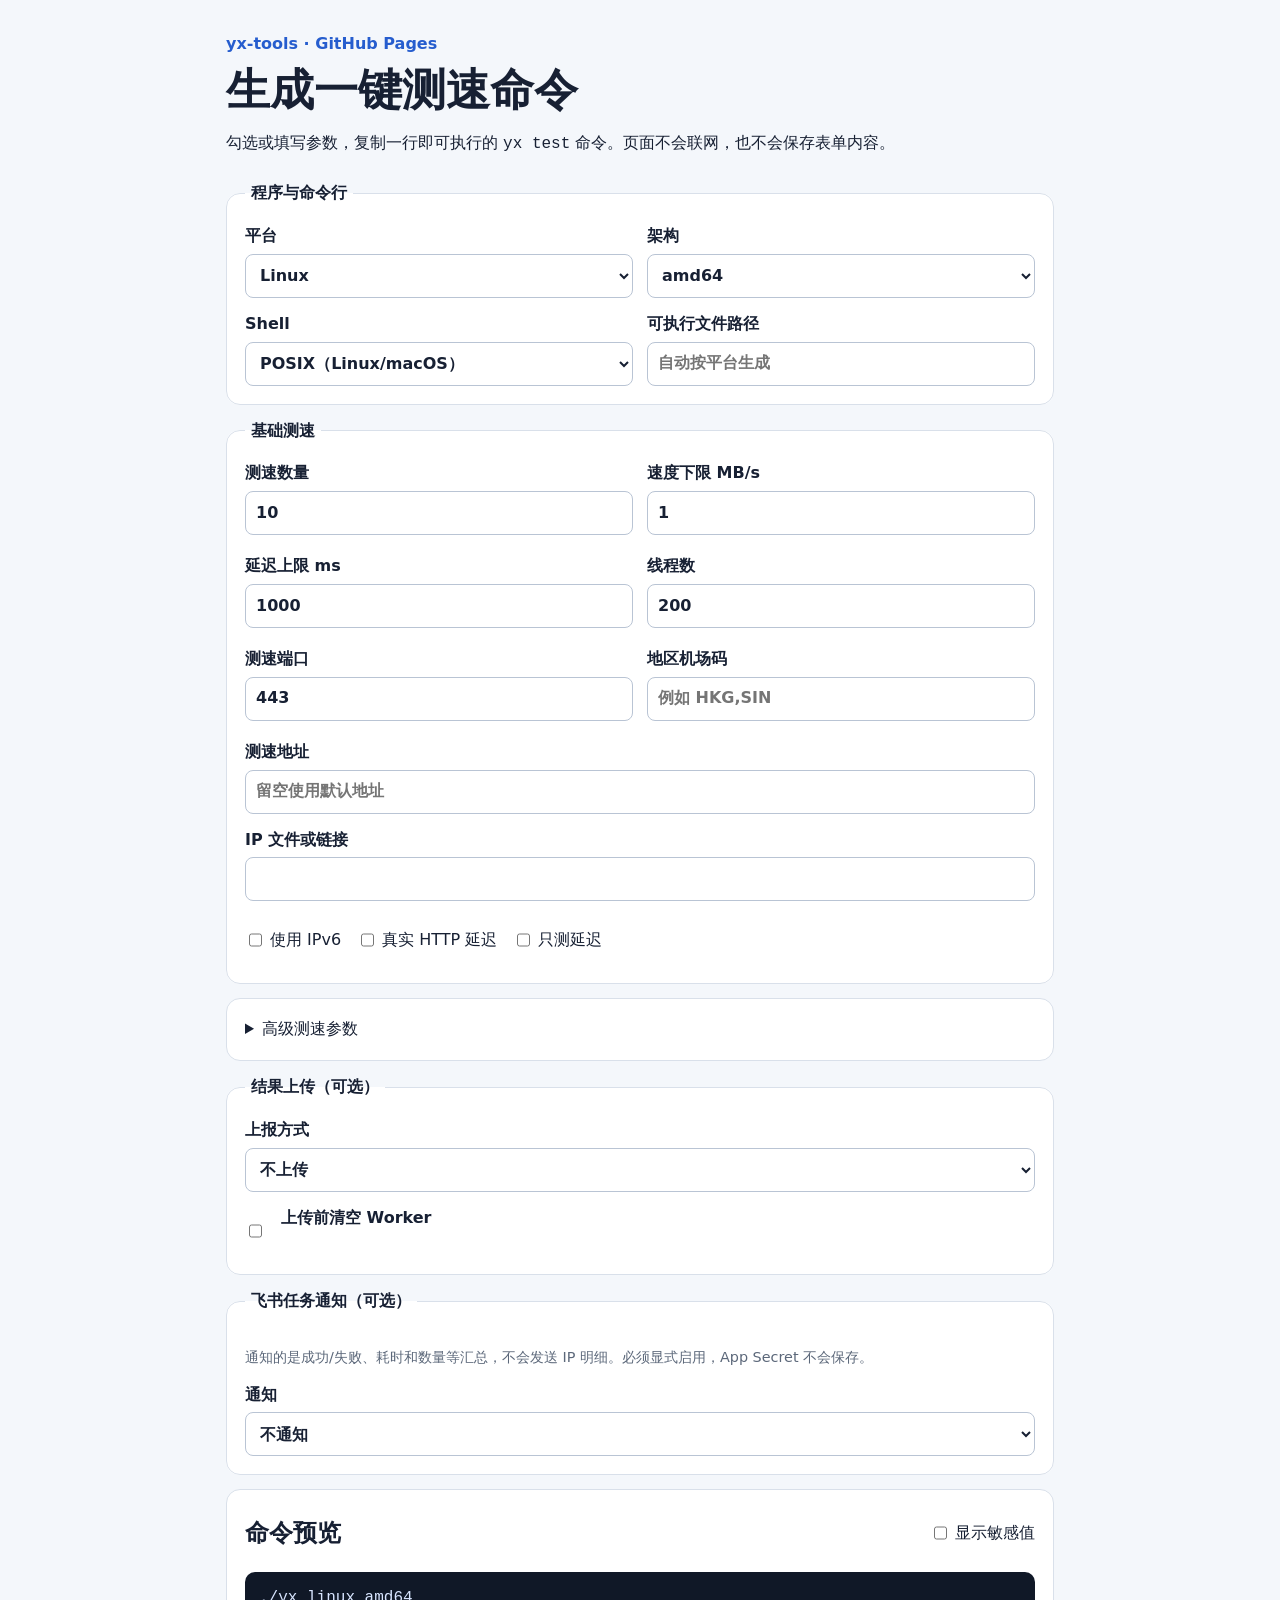
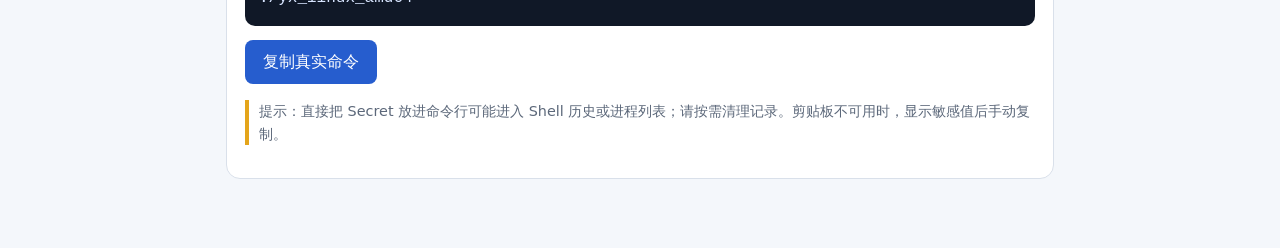
==== docs/index.html @ 2d68a241 "feat: add Feishu task notifications and command generator" ====
<!doctype html>
<html lang="zh-CN">
<head>
  <meta charset="utf-8"><meta name="viewport" content="width=device-width,initial-scale=1">
  <title>yx test 命令生成器</title><link rel="stylesheet" href="style.css">
</head>
<body>
<main><header><p class="eyebrow">yx-tools · GitHub Pages</p><h1>生成一键测速命令</h1><p>勾选或填写参数，复制一行即可执行的 <code>yx test</code> 命令。页面不会联网，也不会保存表单内容。</p></header>
<form id="command-form" autocomplete="off">
  <fieldset><legend>程序与命令行</legend><div class="grid">
    <label>平台<select name="platform"><option value="linux">Linux</option><option value="windows">Windows</option><option value="darwin">macOS</option><option value="freebsd">FreeBSD</option></select></label>
    <label>架构<select name="arch"><option>amd64</option><option>arm64</option><option value="386">386</option></select></label>
    <label>Shell<select name="shell"><option value="posix">POSIX（Linux/macOS）</option><option value="powershell">PowerShell</option></select></label>
    <label>可执行文件路径<input name="executable" placeholder="自动按平台生成"></label>
  </div></fieldset>
  <fieldset><legend>基础测速</legend><div class="grid">
    <label>测速数量 <input name="count" type="number" min="1" value="10"><small data-error-for="count"></small></label>
    <label>速度下限 MB/s <input name="speed" type="number" min="0" step="0.1" value="1"><small data-error-for="speed"></small></label>
    <label>延迟上限 ms <input name="delay" type="number" min="1" value="1000"><small data-error-for="delay"></small></label>
    <label>线程数 <input name="threads" type="number" min="1" value="200"><small data-error-for="threads"></small></label>
    <label>测速端口 <input name="port" type="number" min="1" value="443"><small data-error-for="port"></small></label>
    <label>地区机场码<input name="colo" placeholder="例如 HKG,SIN"></label>
    <label class="wide">测速地址<input name="url" type="url" placeholder="留空使用默认地址"></label>
    <label class="wide">IP 文件或链接<input name="ipFile"></label>
  </div><div class="checks"><label><input type="checkbox" name="ipv6"> 使用 IPv6</label><label><input type="checkbox" name="httping">真实 HTTP 延迟</label><label><input type="checkbox" name="noDL">只测延迟</label></div></fieldset>
  <details><summary>高级测速参数</summary><div class="grid">
    <label>候选数量 <input name="sample" type="number" min="0" value="0"></label><label>下载超时秒 <input name="dlTimeout" type="number" min="1" value="10"></label><label>整轮上限秒 <input name="maxRun" type="number" min="0" value="0"></label><label>输出文件<input name="output" value="result.csv"></label>
  </div><div class="checks"><label><input type="checkbox" name="all"> 穷举全部 IP</label></div></details>
  <fieldset><legend>结果上传（可选）</legend><label>上报方式<select name="upload"><option value="">不上传</option><option value="api">Worker API</option><option value="worker">优质 IP Worker</option><option value="github">GitHub</option><option value="telegram">Telegram</option></select></label><div class="grid" data-conditional="upload">
    <label>上传数量<input name="uploadLimit" type="number" min="0" value="0"></label><label>目标域名<input name="domain"></label><label>UUID<input name="uuid"></label><label>Worker URL<input name="workerURL"></label><label>Worker Token<input name="workerToken" type="password"></label><label>GitHub 仓库<input name="repo"></label><label>GitHub Token<input name="token" type="password"></label><label>GitHub 路径<input name="path"></label><label>Telegram Bot Token<input name="botToken" type="password"></label><label>Telegram Chat ID<input name="chatID"></label>
  </div><label class="checks"><input type="checkbox" name="clear"> 上传前清空 Worker</label></fieldset>
  <fieldset><legend>飞书任务通知（可选）</legend><p class="hint">通知的是成功/失败、耗时和数量等汇总，不会发送 IP 明细。必须显式启用，App Secret 不会保存。</p><label>通知<select name="notify"><option value="">不通知</option><option value="feishu">飞书</option></select></label><div class="grid" data-conditional="notify"><label>App ID<input name="feishuAppID"></label><label>App Secret<input name="feishuAppSecret" type="password"></label><label>接收 ID<input name="feishuReceiveID"></label><label>接收 ID 类型<select name="feishuReceiveIDType"><option value="chat_id">chat_id</option><option value="open_id">open_id</option><option value="union_id">union_id</option><option value="user_id">user_id</option><option value="email">email</option></select></label></div></fieldset>
</form>
<section class="result"><div class="result-head"><h2>命令预览</h2><label class="reveal"><input id="reveal-secret" type="checkbox">显示敏感值</label></div><pre id="command-preview" tabindex="0" aria-label="生成的单行命令"></pre><button id="copy-command" type="button">复制真实命令</button><p id="feedback" aria-live="polite"></p><p class="warning">提示：直接把 Secret 放进命令行可能进入 Shell 历史或进程列表；请按需清理记录。剪贴板不可用时，显示敏感值后手动复制。</p></section>
</main><script type="module" src="app.mjs"></script>
</body></html>
---- docs/style.css ----
:root{color-scheme:light;--ink:#172033;--muted:#5c687a;--line:#d9e0ea;--accent:#265dce;--bg:#f4f7fb}*{box-sizing:border-box}body{margin:0;background:var(--bg);color:var(--ink);font:16px/1.55 system-ui,-apple-system,"Microsoft YaHei",sans-serif}main{max-width:860px;margin:auto;padding:32px 16px 56px}header{margin-bottom:24px}.eyebrow{color:var(--accent);font-weight:700;margin:0}h1{font-size:clamp(28px,6vw,44px);line-height:1.15;margin:8px 0}h2{margin:0}fieldset,details,.result{background:#fff;border:1px solid var(--line);border-radius:14px;padding:18px;margin:14px 0}legend{font-weight:700;padding:0 6px}.grid{display:grid;grid-template-columns:repeat(2,minmax(0,1fr));gap:14px}label{display:flex;flex-direction:column;gap:5px;font-weight:600}.wide{grid-column:1/-1}input,select,button{font:inherit;min-height:44px;border:1px solid #b9c4d4;border-radius:8px;padding:8px 10px;background:#fff;color:inherit}input:focus,select:focus,button:focus,pre:focus{outline:3px solid #9fc1ff;outline-offset:2px}.checks{display:flex;flex-direction:row;flex-wrap:wrap;gap:16px;margin-top:14px}.checks label{flex-direction:row;align-items:center;font-weight:500}.hint,.warning,small{color:var(--muted);font-size:.9rem}.warning{border-left:4px solid #e4a51b;padding-left:10px}.result-head{display:flex;justify-content:space-between;align-items:center;gap:12px}.reveal{flex-direction:row;align-items:center;font-weight:500}pre{white-space:pre;overflow:auto;background:#101827;color:#d8e5ff;border-radius:10px;padding:14px;min-height:54px;margin:14px 0}button{background:var(--accent);color:#fff;border:0;cursor:pointer;padding:8px 18px}button:disabled{opacity:.45;cursor:not-allowed}[hidden]{display:none!important}@media(max-width:560px){main{padding:22px 12px 40px}.grid{grid-template-columns:1fr}.wide{grid-column:auto}fieldset,details,.result{padding:14px}.result-head{align-items:flex-start;flex-direction:column}}
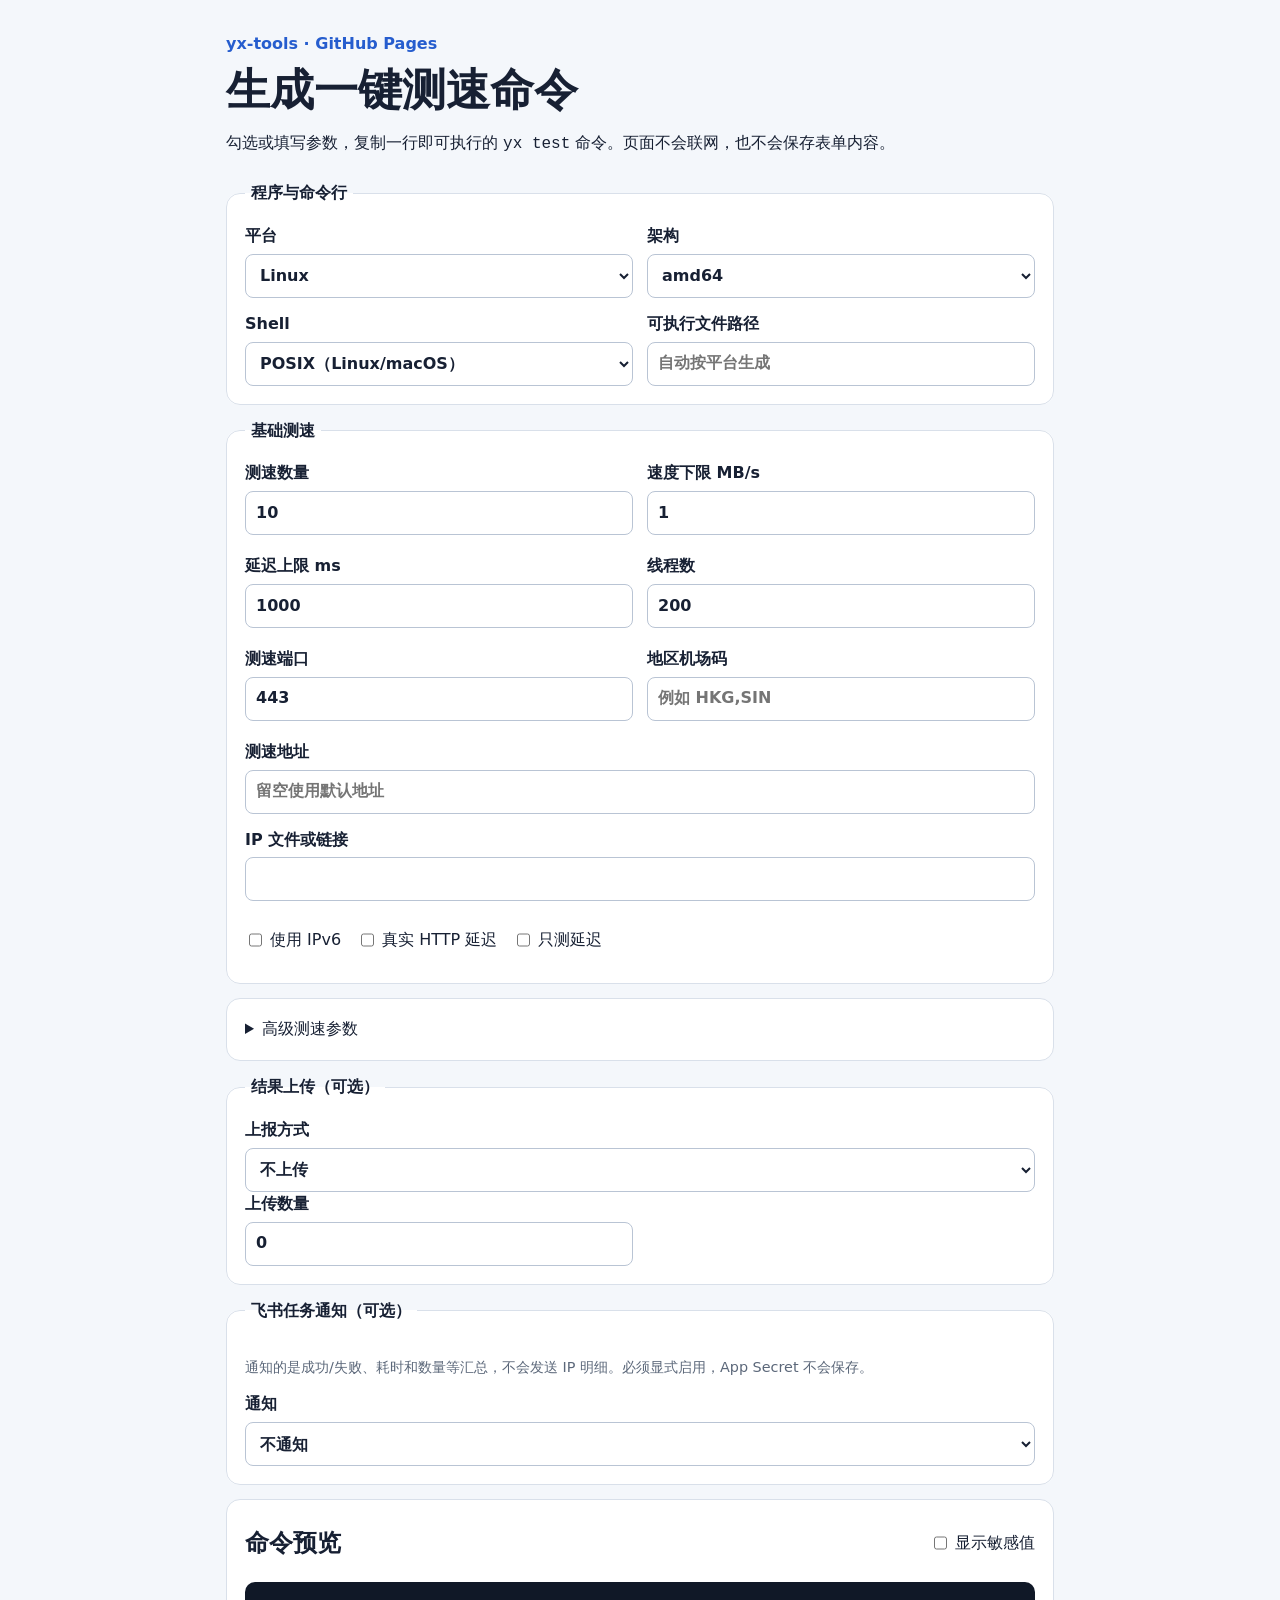
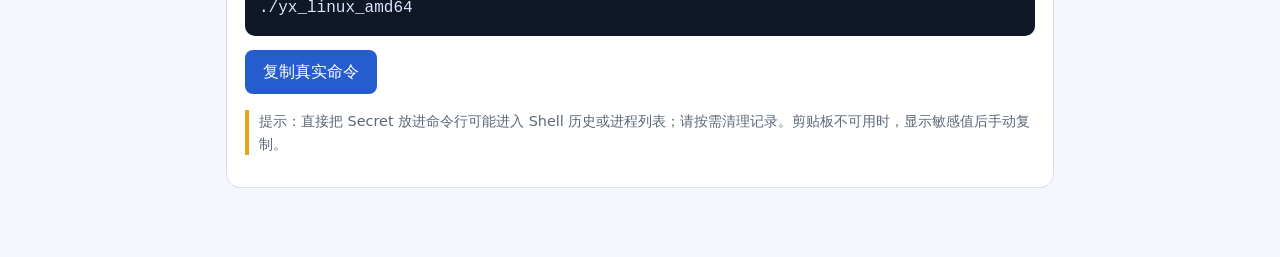
==== commit fde6101f: "fix: show upload fields by selected target" ====
--- a/docs/index.html
+++ b/docs/index.html
@@ -26,9 +26,15 @@
   <details><summary>高级测速参数</summary><div class="grid">
     <label>候选数量 <input name="sample" type="number" min="0" value="0"></label><label>下载超时秒 <input name="dlTimeout" type="number" min="1" value="10"></label><label>整轮上限秒 <input name="maxRun" type="number" min="0" value="0"></label><label>输出文件<input name="output" value="result.csv"></label>
   </div><div class="checks"><label><input type="checkbox" name="all"> 穷举全部 IP</label></div></details>
-  <fieldset><legend>结果上传（可选）</legend><label>上报方式<select name="upload"><option value="">不上传</option><option value="api">Worker API</option><option value="worker">优质 IP Worker</option><option value="github">GitHub</option><option value="telegram">Telegram</option></select></label><div class="grid" data-conditional="upload">
-    <label>上传数量<input name="uploadLimit" type="number" min="0" value="0"></label><label>目标域名<input name="domain"></label><label>UUID<input name="uuid"></label><label>Worker URL<input name="workerURL"></label><label>Worker Token<input name="workerToken" type="password"></label><label>GitHub 仓库<input name="repo"></label><label>GitHub Token<input name="token" type="password"></label><label>GitHub 路径<input name="path"></label><label>Telegram Bot Token<input name="botToken" type="password"></label><label>Telegram Chat ID<input name="chatID"></label>
-  </div><label class="checks"><input type="checkbox" name="clear"> 上传前清空 Worker</label></fieldset>
+  <fieldset><legend>结果上传（可选）</legend><label>上报方式<select name="upload"><option value="">不上传</option><option value="api">cfnew Worker（旧接口）</option><option value="worker">自建优选 IP Worker</option><option value="github">GitHub</option><option value="telegram">Telegram</option></select></label>
+    <p class="hint" data-upload-mode="api">上传到 cfnew Worker 的 `/api/preferred-ips` 接口，需要 Worker 域名和 UUID 路径。</p>
+    <p class="hint" data-upload-mode="worker">上传到自建优选 IP Worker 的 `/upload-fast-ips` 接口，需要 Worker URL 和 SPD_API_TOKEN。</p>
+    <div class="grid"><label>上传数量<input name="uploadLimit" type="number" min="0" value="0"></label></div>
+    <div class="grid" data-upload-mode="api"><label>cfnew Worker 域名<input name="domain"></label><label>UUID / 自定义路径<input name="uuid"></label><label class="checks"><input type="checkbox" name="clear"> 上传前清空 cfnew 结果</label></div>
+    <div class="grid" data-upload-mode="worker"><label>优选 IP Worker URL<input name="workerURL"></label><label>SPD_API_TOKEN<input name="workerToken" type="password"></label></div>
+    <div class="grid" data-upload-mode="github"><label>GitHub 仓库<input name="repo"></label><label>GitHub Token<input name="token" type="password"></label><label>GitHub 路径<input name="path"></label></div>
+    <div class="grid" data-upload-mode="telegram"><label>Telegram Bot Token<input name="botToken" type="password"></label><label>Telegram Chat ID<input name="chatID"></label></div>
+  </fieldset>
   <fieldset><legend>飞书任务通知（可选）</legend><p class="hint">通知的是成功/失败、耗时和数量等汇总，不会发送 IP 明细。必须显式启用，App Secret 不会保存。</p><label>通知<select name="notify"><option value="">不通知</option><option value="feishu">飞书</option></select></label><div class="grid" data-conditional="notify"><label>App ID<input name="feishuAppID"></label><label>App Secret<input name="feishuAppSecret" type="password"></label><label>接收 ID<input name="feishuReceiveID"></label><label>接收 ID 类型<select name="feishuReceiveIDType"><option value="chat_id">chat_id</option><option value="open_id">open_id</option><option value="union_id">union_id</option><option value="user_id">user_id</option><option value="email">email</option></select></label></div></fieldset>
 </form>
 <section class="result"><div class="result-head"><h2>命令预览</h2><label class="reveal"><input id="reveal-secret" type="checkbox">显示敏感值</label></div><pre id="command-preview" tabindex="0" aria-label="生成的单行命令"></pre><button id="copy-command" type="button">复制真实命令</button><p id="feedback" aria-live="polite"></p><p class="warning">提示：直接把 Secret 放进命令行可能进入 Shell 历史或进程列表；请按需清理记录。剪贴板不可用时，显示敏感值后手动复制。</p></section>
